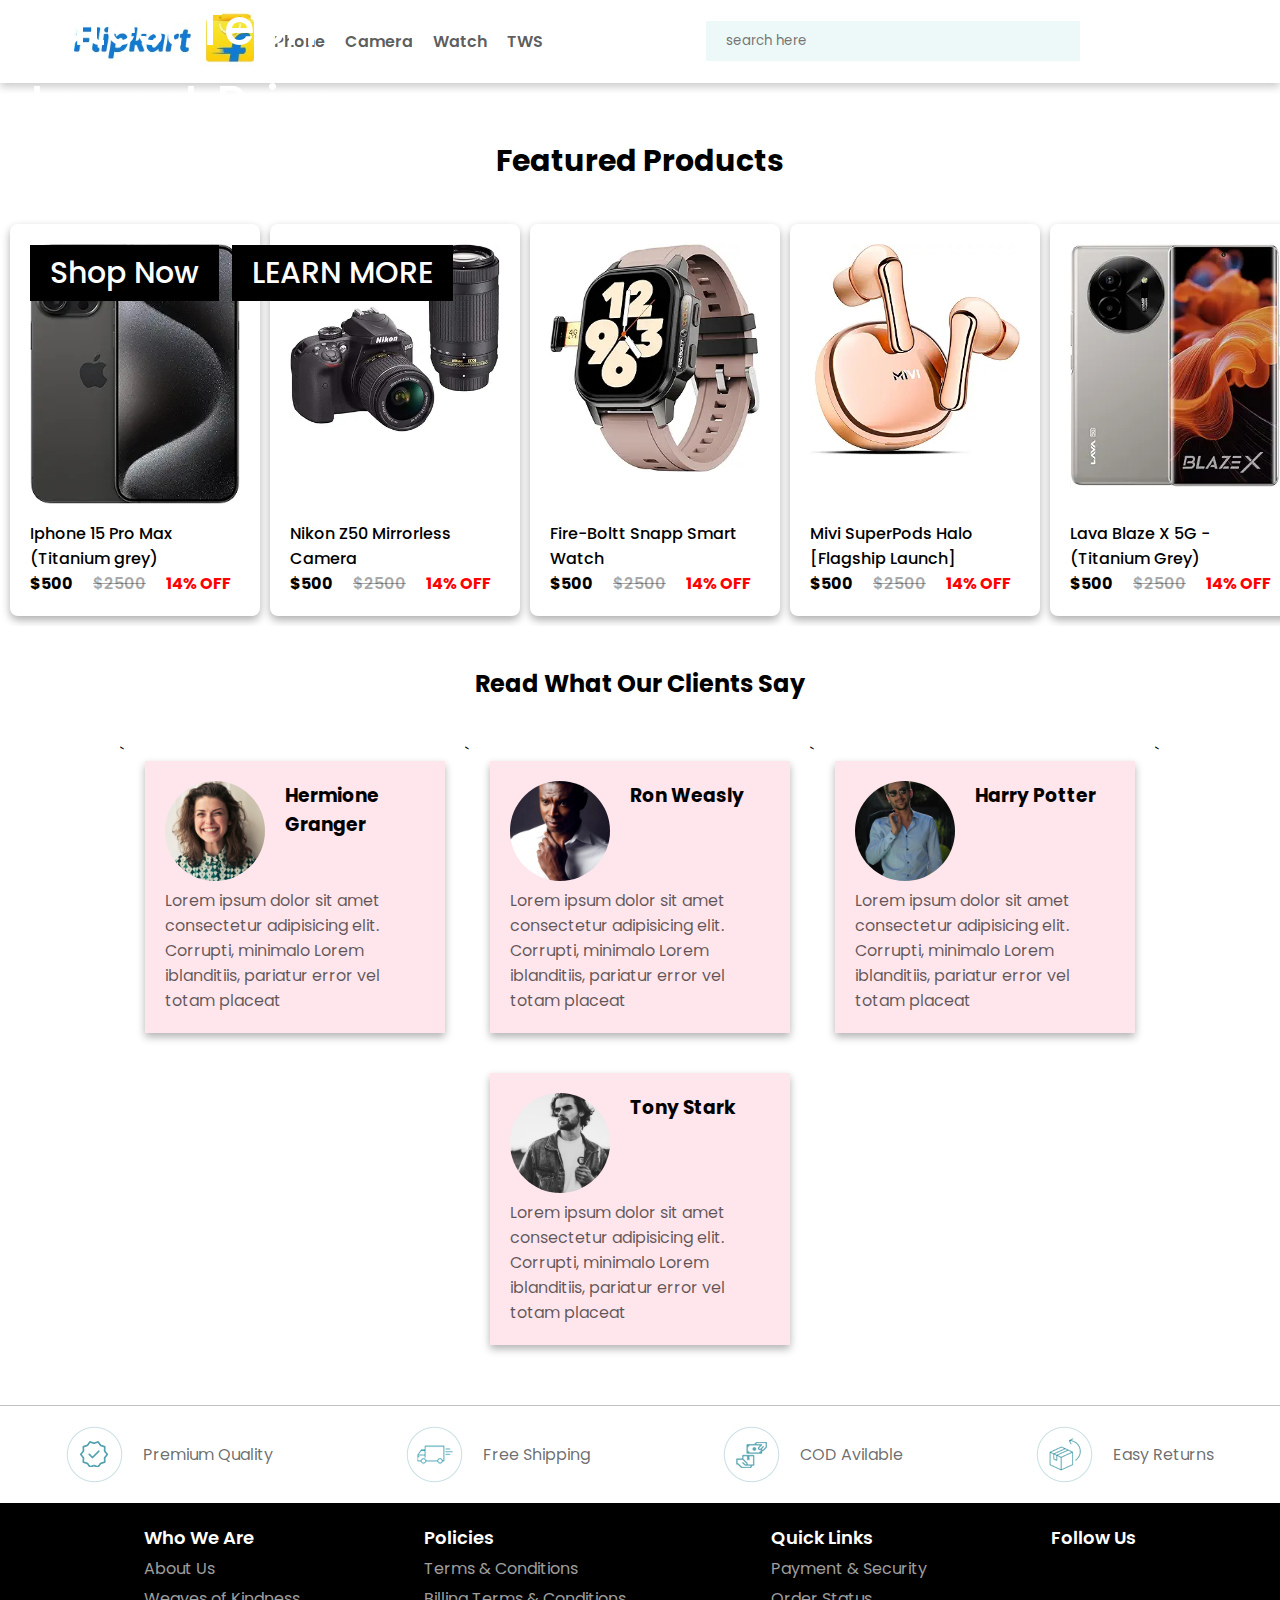
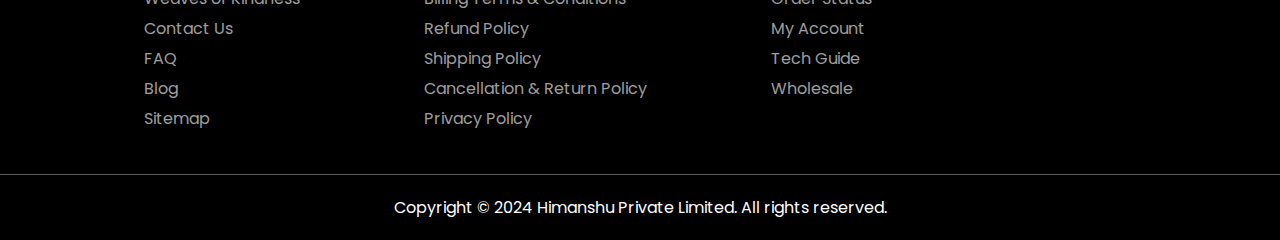
==== index.html @ 8abe8366 "first commit" ====
<!DOCTYPE html>
<html lang="en">

<head>
    <meta charset="UTF-8">
    <meta name="viewport" content="width=device-width, initial-scale=1.0">
    <title>Ecommerce</title>
    <link rel="stylesheet" href="./css/style.css">
    <script src="https://kit.fontawesome.com/fcce8be489.js" crossorigin="anonymous"></script>
</head>

<body>

    <!-- NAVBAR start  -->

    <div class="navigation-container">

        <nav class="navigation">

            <div class="navigation__logo--desktop">
                <a href="/index.html">
                    <img src="./image/logo.jpg" alt="">
                </a>
            </div>

            <!-- HAMBURGER start -->

            <div class="navigation__hamburger">
                <input type="checkbox" id="menu">
                <label for="menu">
                    <i class="fa-solid fa-bars"></i>
                </label>

                <ul class="navigation__items">
                    <li><a href="/listing.html">Phone</a></li>
                    <li><a href="/listing.html">Camera</a></li>
                    <li><a href="/listing.html">Watch</a></li>
                    <li><a href="/listing.html">TWS</a></li>
                </ul>

            </div>

            <div class="navigation__logo--mobile">
                <a href="/index.html">
                    <img src="./image/logo.jpg" alt="">
                </a>
            </div>

            <!-- HAMBURGER end -->

            <div class="navigation__search">
                <i class="fa-solid fa-magnifying-glass"></i>
                <input type="search" placeholder="search here">
            </div>
            <div class="navigation__icon">
                <i class="fa-regular fa-heart"></i>
                <i class="fa-regular fa-user"></i>
                <i class="fa-solid fa-cart-shopping"></i>
            </div>
        </nav>
    </div>

    <!-- NAVBAR end  -->

    <!-- HERO start -->

    <div class="hero">
        <div class="hero__banner">
            <img src="./image/hero-banner.jpg" alt="">
        </div>
        <div class="hero__content">
            <h2 class="hero__content--title">TOP SALES THIS WEEK</h2>
            <p class="hero__content--detail">Latest Tech<br>Lowest Price<br>Up To 40% OFF</p>
            <div class="hero__content--cta">
                <a href="/listing.html"><button class="hero__content--button">Shop Now</button></a>
                <a href="/listing.html"><button class="hero__content--button">LEARN MORE</button></a>
            </div>
        </div>
    </div>


    <!-- HERO end -->

    <!-- FEATURE PRODUCT start -->

    <h2 class="feature-product__title">Featured Products</h2>

    <div class="feature-product">

        <!-- FEATURE PRODUCT  CARD start -->

        <div class="feature-product__card-container">

            <!-- CARD 1 start -->

            <div class="feature-product__card">
                <div class="feature-product__card-img">
                    <img src="./image/phone-card.webp" alt="">
                </div>
                <div class="feature-product__card-details">
                    <h4 class="feature-product__card-title">
                        Iphone 15 Pro Max (Titanium grey)
                    </h4>
                    <div class="feature-product__card-price">
                        <p class="feature-product__card-price-selling">$500</p>
                        <p class="feature-product__card-price-strikethrough">$2500</p>
                        <p class="feature-product__card-price-off">14% OFF</p>
                    </div>
                </div>
            </div>

            <!-- CARD 1 end -->

            <!-- CARD 2 start -->

            <div class="feature-product__card">
                <div class="feature-product__card-img">
                    <img src="./image/camera-card.webp" alt="">
                </div>
                <div class="feature-product__card-details">
                    <h4 class="feature-product__card-title">
                        Nikon Z50 Mirrorless Camera
                    </h4>
                    <div class="feature-product__card-price">
                        <p class="feature-product__card-price-selling">$500</p>
                        <p class="feature-product__card-price-strikethrough">$2500</p>
                        <p class="feature-product__card-price-off">14% OFF</p>
                    </div>
                </div>
            </div>

            <!-- CARD 2 end -->

            <!-- CARD 3 start -->

            <div class="feature-product__card">
                <div class="feature-product__card-img">
                    <img src="./image/watch-card.webp" alt="">
                </div>
                <div class="feature-product__card-details">
                    <h4 class="feature-product__card-title">
                        Fire-Boltt Snapp Smart Watch
                    </h4>
                    <div class="feature-product__card-price">
                        <p class="feature-product__card-price-selling">$500</p>
                        <p class="feature-product__card-price-strikethrough">$2500</p>
                        <p class="feature-product__card-price-off">14% OFF</p>
                    </div>
                </div>
            </div>

            <!-- CARD 3 end -->

            <!-- CARD 4 start -->

            <div class="feature-product__card">
                <div class="feature-product__card-img">
                    <img src="./image/tws-card.webp" alt="">
                </div>
                <div class="feature-product__card-details">
                    <h4 class="feature-product__card-title">
                        Mivi SuperPods Halo [Flagship Launch]
                    </h4>
                    <div class="feature-product__card-price">
                        <p class="feature-product__card-price-selling">$500</p>
                        <p class="feature-product__card-price-strikethrough">$2500</p>
                        <p class="feature-product__card-price-off">14% OFF</p>
                    </div>
                </div>
            </div>

            <!-- CARD 4 end -->

            <!-- CARD 5 start -->

            <div class="feature-product__card">
                <div class="feature-product__card-img">
                    <img src="./image/phone2-card.webp" alt="">
                </div>
                <div class="feature-product__card-details">
                    <h4 class="feature-product__card-title">
                        Lava Blaze X 5G - (Titanium Grey)
                    </h4>
                    <div class="feature-product__card-price">
                        <p class="feature-product__card-price-selling">$500</p>
                        <p class="feature-product__card-price-strikethrough">$2500</p>
                        <p class="feature-product__card-price-off">14% OFF</p>
                    </div>
                </div>
            </div>

            <!-- CARD 5 end -->

            <!-- CARD 6 start -->

            <div class="feature-product__card">
                <div class="feature-product__card-img">
                    <img src="./image/watch2-card.webp" alt="">
                </div>
                <div class="feature-product__card-details">
                    <h4 class="feature-product__card-title">
                        Prowatch VN with 2 Year Warranty
                    </h4>
                    <div class="feature-product__card-price">
                        <p class="feature-product__card-price-selling">$500</p>
                        <p class="feature-product__card-price-strikethrough">$2500</p>
                        <p class="feature-product__card-price-off">14% OFF</p>
                    </div>
                </div>
            </div>

            <!-- CARD 6 end -->

        </div>

        <!-- FEATURE PRODUCT  CARD end -->

    </div>

    <!-- FEATURE PRODUCT end -->

    <!-- REVIEW start -->

    <h2 class="review__title"> Read What Our Clients Say </h2>

    <div class="review">

        <!-- USER 1 start -->`

        <div class="review__user-card">

            <div class="review__user">

                <div class="review__user-img">
                    <img src="./image/user1.jpeg" alt="">
                </div>

                <div class="review__user-data">
                    <h3 class="review__user-name">Hermione Granger</h3>
                    <p class="review__user-rating">
                        <i class="fa-solid fa-star"></i>
                        <i class="fa-solid fa-star"></i>
                        <i class="fa-solid fa-star"></i>
                        <i class="fa-solid fa-star"></i>
                        <i class="fa-regular fa-star"></i>
                    </p>
                </div>

            </div>

            <div class="review__user-description">
                <p>Lorem ipsum dolor sit amet consectetur adipisicing elit. Corrupti,
                    minimalo Lorem iblanditiis, pariatur error vel totam placeat</p>
            </div>

        </div>

        <!-- USER 1 end -->

        <!-- USER 2 start -->`

        <div class="review__user-card">

            <div class="review__user">

                <div class="review__user-img">
                    <img src="./image/user2.webp" alt="">
                </div>

                <div class="review__user-data">
                    <h3 class="review__user-name">Ron Weasly</h3>
                    <p class="review__user-rating">
                        <i class="fa-solid fa-star"></i>
                        <i class="fa-solid fa-star"></i>
                        <i class="fa-solid fa-star"></i>
                        <i class="fa-solid fa-star"></i>
                        <i class="fa-regular fa-star"></i>
                    </p>
                </div>

            </div>

            <div class="review__user-description">
                <p>Lorem ipsum dolor sit amet consectetur adipisicing elit. Corrupti,
                    minimalo Lorem iblanditiis, pariatur error vel totam placeat</p>
            </div>

        </div>

        <!-- USER 2 end -->

        <!-- USER 3 start -->`

        <div class="review__user-card">

            <div class="review__user">

                <div class="review__user-img">
                    <img src="./image/user3.webp" alt="">
                </div>

                <div class="review__user-data">
                    <h3 class="review__user-name">Harry Potter</h3>
                    <p class="review__user-rating">
                        <i class="fa-solid fa-star"></i>
                        <i class="fa-solid fa-star"></i>
                        <i class="fa-solid fa-star"></i>
                        <i class="fa-solid fa-star"></i>
                        <i class="fa-solid fa-star"></i>
                    </p>
                </div>

            </div>

            <div class="review__user-description">
                <p>Lorem ipsum dolor sit amet consectetur adipisicing elit. Corrupti,
                    minimalo Lorem iblanditiis, pariatur error vel totam placeat</p>
            </div>

        </div>

        <!-- USER 3 end -->

        <!-- USER 4 start -->`

        <div class="review__user-card">

            <div class="review__user">

                <div class="review__user-img">
                    <img src="./image/user4.jpeg" alt="">
                </div>

                <div class="review__user-data">
                    <h3 class="review__user-name">Tony Stark</h3>
                    <p class="review__user-rating">
                        <i class="fa-solid fa-star"></i>
                        <i class="fa-solid fa-star"></i>
                        <i class="fa-solid fa-star"></i>
                        <i class="fa-solid fa-star"></i>
                        <i class="fa-regular fa-star"></i>
                    </p>
                </div>

            </div>

            <div class="review__user-description">
                <p>Lorem ipsum dolor sit amet consectetur adipisicing elit. Corrupti,
                    minimalo Lorem iblanditiis, pariatur error vel totam placeat</p>
            </div>

        </div>

        <!-- USER 4 end -->

    </div>

    <!-- REVIEW end -->

    <!-- TRUST ELEMENT start -->

    <div class="trust">
        <div>
            <img src="./image/trust-icon1.png" alt="">
            <p>Premium Quality</p>
        </div>
        <div>
            <img src="./image/trust-icon2.png" alt="">
            <p>Free Shipping</p>
        </div>
        <div>
            <img src="./image/trust-icon3.png" alt="">
            <p>COD Avilable</p>
        </div>
        <div>
            <img src="./image/trust-icon4.png" alt="">
            <p>Easy Returns</p>
        </div>

    </div>

    <!-- TRUST ELEMENT end -->

    <!-- FOOTER start -->

    <footer class="footer">
        <ul class="footer-accordion">
            <li>
                <input type="checkbox" name="footer-accordion" id="who" checked>
                <label for="who">Who We Are</label>
                <div class="content">
                    <p>About Us</p>
                    <p>Weaves of Kindness</p>
                    <p>Contact Us</p>
                    <p>FAQ</p>
                    <p>Blog</p>
                    <p>Sitemap</p>
                </div>
            </li>

            <li>
                <input type="checkbox" name="footer-accordion" id="policy">
                <label for="policy">Policies</label>
                <div class="content">
                    <p>Terms & Conditions</p>
                    <p>Billing Terms & Conditions</p>
                    <p>Refund Policy</p>
                    <p>Shipping Policy</p>
                    <p>Cancellation & Return Policy</p>
                    <p>Privacy Policy</p>
                </div>
            </li>

            <li>
                <input type="checkbox" name="footer-accordion" id="quick-links">
                <label for="quick-links">Quick Links</label>
                <div class="content">
                    <p>Payment & Security</p>
                    <p>Order Status</p>
                    <p>My Account</p>
                    <p>Tech Guide</p>
                    <p>Wholesale</p>
                </div>
            </li>

            <li>
                <input type="checkbox" name="footer-accordion" id="follow">
                <label for="follow">Follow Us</label>
                <div class="content">
                    <p> <i class="fa-brands fa-instagram"></i></p>
                    <p> <i class="fa-brands fa-facebook"></i></p>
                    <p> <i class="fa-brands fa-linkedin"></i></p>
                    <p> <i class="fa-brands fa-x-twitter"></i></p>
                    <p><i class="fa-brands fa-youtube"></i></p>
                </div>
            </li>
        </ul>
        <div class="footer__copyright">
            <p>Copyright © 2024 Himanshu Private Limited.
                All rights reserved.</p>
        </div>
    </footer>

    <!-- FOOTER end -->

</body>

</html>
---- css/style.css ----
@import url("https://fonts.googleapis.com/css2?family=Poppins:ital,wght@0,100;0,200;0,300;0,400;0,500;0,600;0,700;0,800;0,900;1,100;1,200;1,300;1,400;1,500;1,600;1,700;1,800;1,900&display=swap");
* {
  margin: 0;
  padding: 0;
  box-sizing: border-box;
  font-family: "Poppins", sans-serif;
}

.navigation-container {
  width: auto;
  display: flex;
  justify-content: center;
  box-shadow: 0 4px 8px 0 rgba(0, 0, 0, 0.2);
}

.navigation {
  width: 90%;
  display: flex;
  align-items: center;
  justify-content: space-between;
}
.navigation__hamburger {
  display: flex;
  flex-grow: 2;
}
.navigation__hamburger label {
  display: none;
}
.navigation__logo--desktop img {
  width: 200px;
  padding: 10px;
}
.navigation__logo--mobile {
  display: none;
}
.navigation__items {
  display: flex;
}
.navigation__items li {
  font-weight: 600;
  cursor: pointer;
  list-style: none;
  padding: 10px;
}
.navigation__items li a {
  text-decoration: none;
  color: rgba(0, 0, 0, 0.6509803922);
  transition: color 0.3s ease;
}
.navigation__items li a:hover {
  color: #000;
}
.navigation__search {
  display: flex;
  flex-grow: 1;
  padding: 10px;
  background-color: #edf9f8;
}
.navigation__search input {
  padding: 0px 10px;
  width: 100%;
  outline: none;
  border: none;
  background-color: transparent;
}
.navigation__icon {
  display: flex;
  flex-grow: 1;
  justify-content: end;
}
.navigation__icon i {
  cursor: pointer;
  margin: 10px;
  font-size: 20px;
}

#menu {
  display: none;
}

.hero {
  position: relative;
}
.hero__banner img {
  width: 100%;
}
.hero__content {
  font-size: 50px;
  width: 100%;
  height: 100%;
  display: flex;
  flex-direction: column;
  justify-content: center;
  align-items: start;
  background-color: rgba(255, 0, 0, 0);
  position: absolute;
  top: 0;
  left: 0;
}
.hero__content--title {
  margin: 0px 30px;
}
.hero__content--detail {
  color: #fff;
  font-weight: 500;
  margin: 0px 30px;
}
.hero__content--cta {
  margin: 10px 30px;
}
.hero__content--button {
  font-size: 30px;
  font-weight: 500;
  cursor: pointer;
  padding: 5px 20px;
  outline: none;
  border: none;
  background-color: black;
  color: white;
  transition: all 0.3s ease;
}
.hero__content--button:hover {
  background-color: #fff;
  color: #000;
}

.feature-product {
  width: auto;
}
.feature-product__title {
  font-size: 30px;
  text-align: center;
  margin: 30px;
}
.feature-product__card-container {
  overflow-x: scroll;
  display: flex;
  gap: 10px;
  padding: 10px;
}
.feature-product__card-container:hover::-webkit-scrollbar {
  visibility: visible;
}
.feature-product__card-container:hover::-webkit-scrollbar-track {
  visibility: visible;
}
.feature-product__card-container:hover::-webkit-scrollbar-thumb {
  visibility: visible;
}
.feature-product__card-container::-webkit-scrollbar {
  visibility: hidden;
  height: 8px;
}
.feature-product__card-container::-webkit-scrollbar-track {
  visibility: hidden;
  background: #f1f1f1;
  border-radius: 10px;
}
.feature-product__card-container::-webkit-scrollbar-thumb {
  visibility: hidden;
  background: #888;
  border-radius: 10px;
}
.feature-product__card {
  border-radius: 8px;
  box-shadow: 0 4px 8px 0 rgba(0, 0, 0, 0.322);
  cursor: pointer;
  display: flex;
  flex-direction: column;
  flex-shrink: 0;
  justify-content: space-between;
  width: 250px;
  padding: 20px;
}
.feature-product__card-img img {
  -o-object-fit: contain;
     object-fit: contain;
  -o-object-position: center center;
     object-position: center center;
  margin-bottom: 10px;
  width: 100%;
  transition: all 0.5s ease;
}
.feature-product__card-title {
  font-weight: 500;
}
.feature-product__card-price {
  display: flex;
}
.feature-product__card-price-selling {
  font-weight: 700;
  margin-right: 20px;
}
.feature-product__card-price-strikethrough {
  color: rgba(0, 0, 0, 0.3450980392);
  font-weight: 600;
  text-decoration: line-through;
  margin-right: 20px;
}
.feature-product__card-price-off {
  font-weight: 700;
  color: red;
}
.feature-product__card:hover img {
  transform: scale(1.03);
}

.review {
  display: flex;
  justify-content: center;
  flex-wrap: wrap;
}
.review__title {
  margin: 40px;
  text-align: center;
}
.review__user-card {
  display: flex;
  flex-direction: column;
  flex-shrink: 0;
  width: 300px;
  padding: 20px;
  margin: 20px;
  background-color: #ffe5ec;
  box-shadow: 0 4px 8px 0 rgba(0, 0, 0, 0.3);
  cursor: pointer;
}
.review__user {
  display: flex;
}
.review__user-img {
  margin-right: 20px;
}
.review__user-img img {
  -o-object-fit: cover;
     object-fit: cover;
  -o-object-position: center center;
     object-position: center center;
  border-radius: 50%;
  width: 100px;
  height: 100px;
}
.review__user-rating i {
  color: #ffea00;
}
.review__user-description p {
  color: rgba(0, 0, 0, 0.6235294118);
}

.trust {
  display: flex;
  justify-content: space-around;
  align-items: center;
  flex-wrap: wrap;
  padding: 20px 0px;
  margin-top: 40px;
  border-top: 1px solid rgba(0, 0, 0, 0.244);
}
.trust > div {
  display: flex;
  align-items: center;
}
.trust > div p {
  color: rgba(0, 0, 0, 0.5843137255);
  margin-left: 20px;
}

.footer {
  background-color: #000000;
}
.footer__copyright p {
  padding: 20px;
  text-align: center;
  color: white;
  margin-top: 20px;
  border-top: 1px solid rgba(255, 255, 255, 0.3568627451);
}

.footer-accordion {
  display: flex;
  padding: 20px;
  justify-content: space-evenly;
}
.footer-accordion li {
  font-size: 16px;
  line-height: 30px;
  color: #fff;
  list-style: none;
}
.footer-accordion li input[type=checkbox] {
  display: none;
}
.footer-accordion li label {
  font-size: 18px;
  font-weight: 600;
  cursor: pointer;
}
.footer-accordion li .content p {
  color: rgba(255, 255, 255, 0.6235294118);
  transition: 0.3s;
}
.footer-accordion li .content p:hover {
  cursor: pointer;
  color: #fff;
}

.footer-accordion li:last-child .content {
  display: flex;
  font-size: 18px;
}

.footer-accordion li:last-child p {
  margin: 5px;
}

@media (max-width: 1024px) {
  .navigation__logo--desktop {
    display: none;
  }
  .navigation__logo--mobile {
    display: block;
  }
  .navigation__logo--mobile img {
    padding: 10px;
    width: 150px;
  }
  .navigation__hamburger {
    z-index: 1;
    flex-grow: 0;
  }
  .navigation__hamburger label {
    display: block;
  }
  .navigation__hamburger label i {
    font-size: 25px;
    padding: 10px;
  }
  .navigation__hamburger input:checked ~ ul {
    left: 0%;
  }
  .navigation__items {
    width: 40%;
    height: 100vh;
    background-color: black;
    flex-direction: column;
    position: absolute;
    top: 66px;
    left: -40%;
    transition: left 0.5s ease;
  }
  .navigation__items li a {
    color: white;
    padding: 10px 20px;
  }
  .navigation__items li:hover {
    background-color: #fff;
  }
  .navigation__items li:hover a {
    color: black;
  }
  .navigation__search {
    display: none;
  }
  .hero__content {
    font-size: 20px;
  }
  .hero__content--button {
    font-size: 15px;
  }
  .footer .footer-accordion {
    display: block;
  }
  .footer .footer-accordion input[type=checkbox]:checked + label + .content {
    max-height: 400px;
  }
  .footer .footer-accordion input[type=checkbox]:checked + label::before {
    content: "-";
  }
  .footer .footer-accordion li label {
    display: flex;
    align-items: center;
    padding: 10px;
    font-size: 18px;
    font-weight: 500;
    cursor: pointer;
  }
  .footer .footer-accordion li label::before {
    content: "+";
    margin-right: 10px;
    font-size: 24px;
    font-weight: 600;
  }
  .footer .footer-accordion li .content {
    overflow: hidden;
    max-height: 0px;
    transition: max-height 0.5s, padding 0.5s;
  }
  .footer .footer-accordion li .content p {
    margin-left: 30px;
  }
  .footer .footer-accordion li:last-child .content {
    display: flex;
    font-size: 18px;
  }
}
@media (max-width: 480px) {
  .hero__content {
    font-size: 10px;
  }
  .hero__content--button {
    font-size: 10px;
  }
  .feature-product__card-container {
    flex-wrap: wrap;
    justify-content: center;
    margin: 30px;
  }
  .feature-product__card {
    width: 100%;
  }
  .trust > div {
    margin: 10px;
  }
  .trust > div img {
    width: 20px;
  }
  .trust > div p {
    font-size: 12px;
    margin-left: 5px;
  }
}/*# sourceMappingURL=style.css.map */
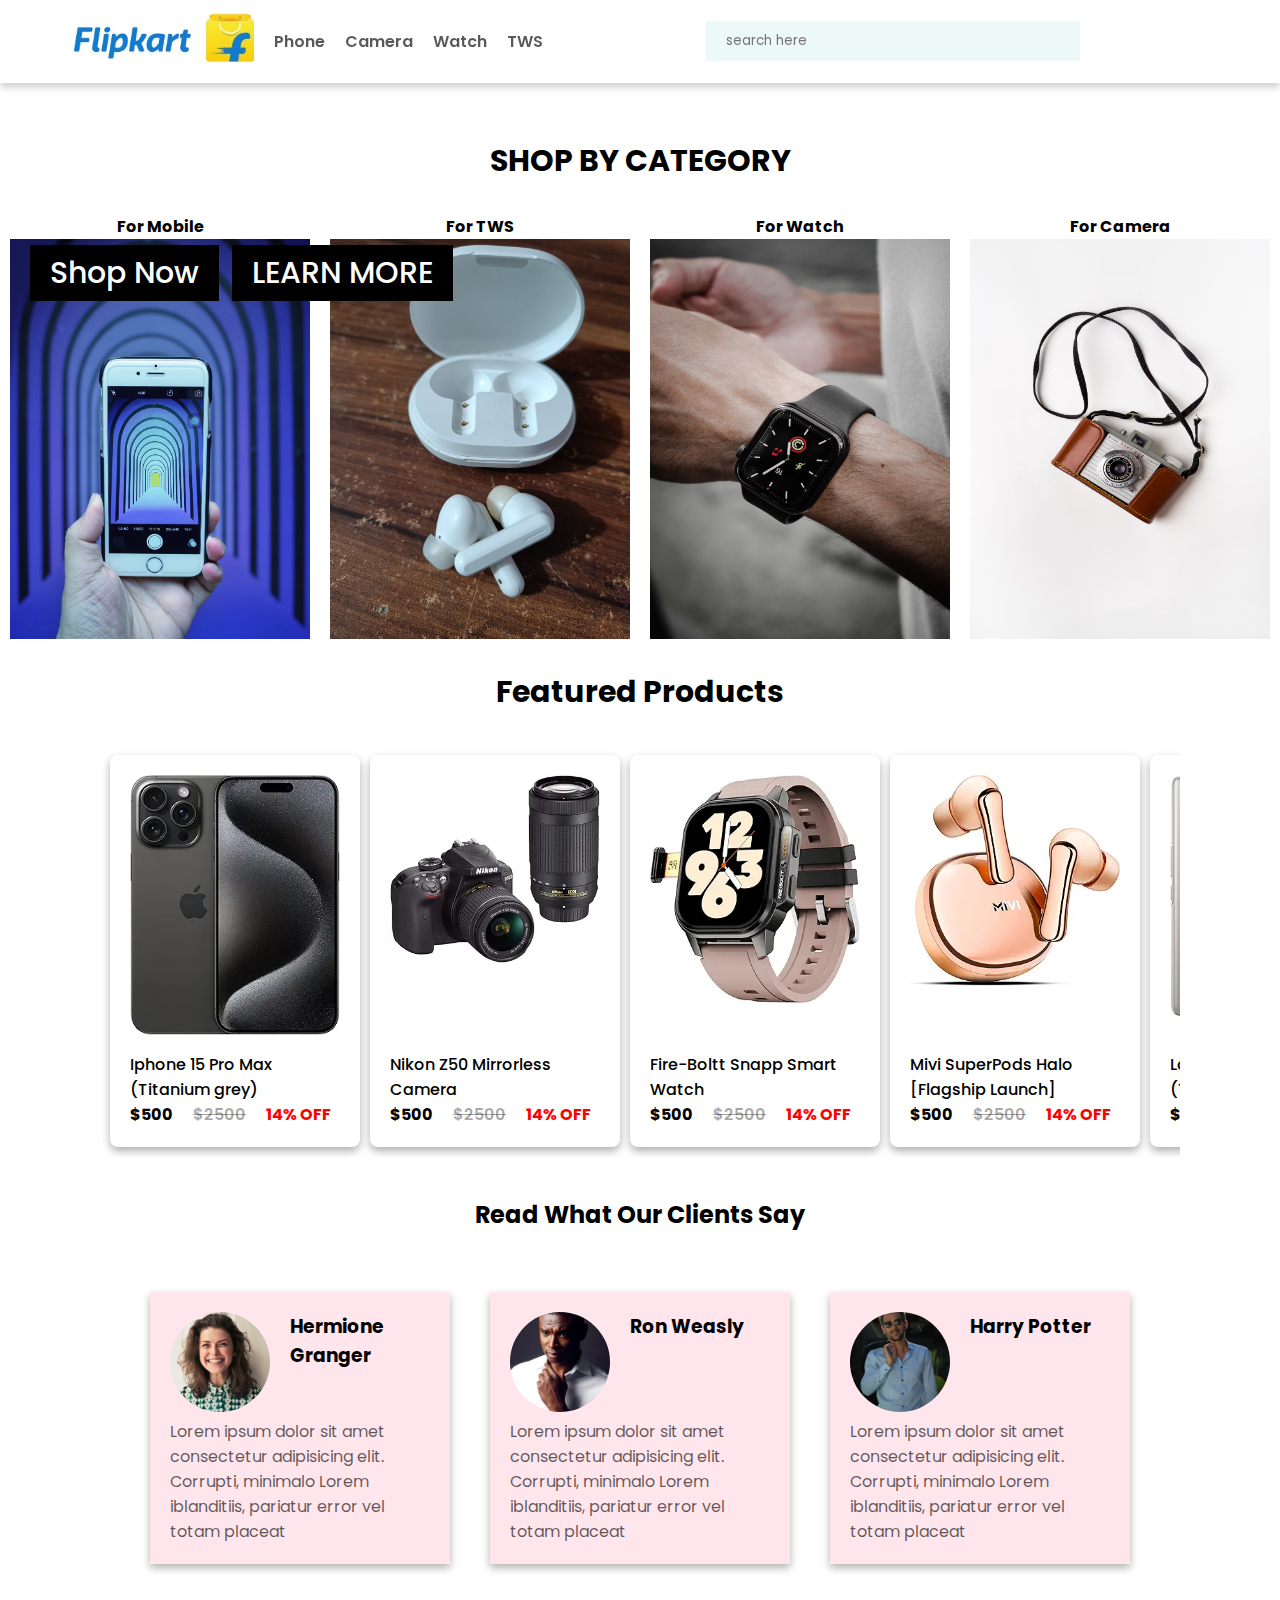
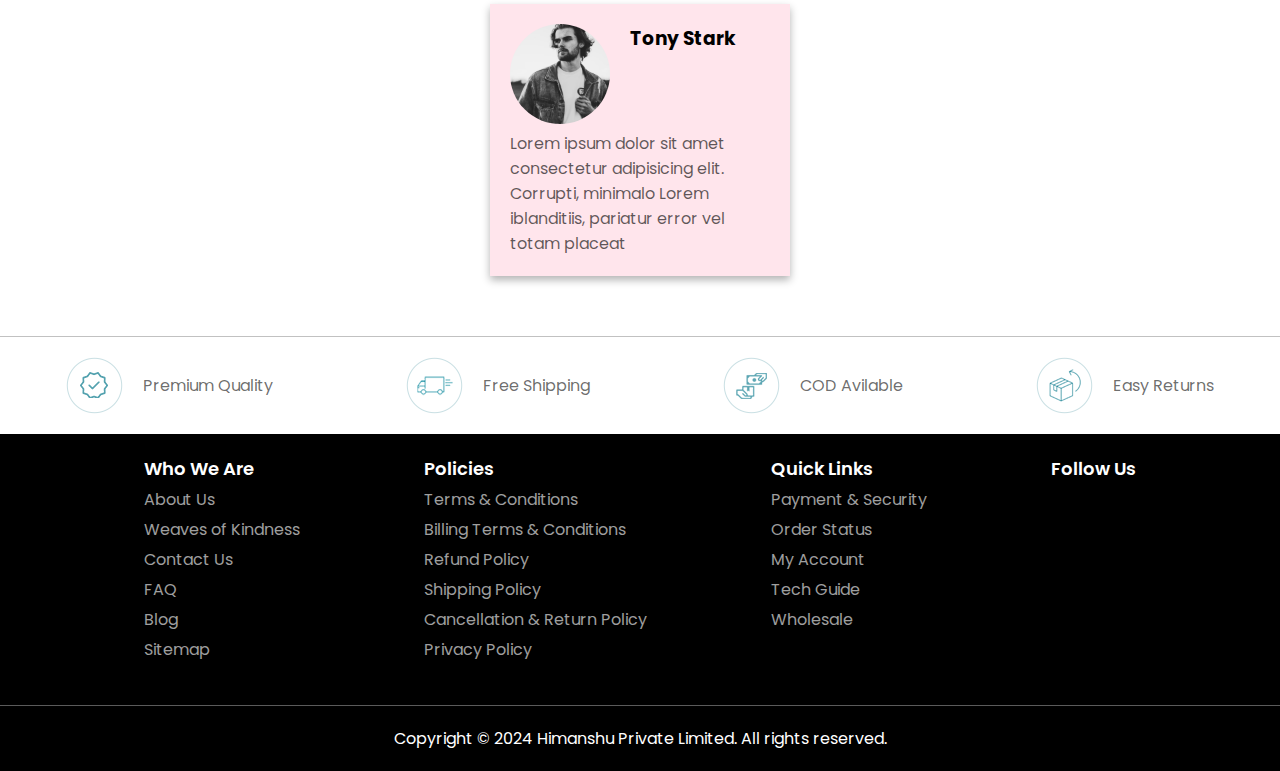
==== commit f0e213d0: "fixed stickey navbar and added banner" ====
--- a/index.html
+++ b/index.html
@@ -80,6 +80,71 @@
 
 
     <!-- HERO end -->
+
+    <!-- CATEGORY LIST start  -->
+
+    <h2 class="category__title">SHOP BY CATEGORY</h2>
+
+    <div class="category">
+
+        <div class="category__list">
+
+            <!-- BANNER 1 start  -->
+
+            <div class="category__banner">
+                <div class="category__banner-title">
+                    <h4>For Mobile</h4>
+                </div>
+                <div class="category__banner-img">
+                    <img src="./image/banner1.avif" alt="">
+                </div>
+            </div>
+
+            <!-- BANNER 1 end  -->
+
+            <!-- BANNER 2 start  -->
+
+            <div class="category__banner">
+                <div class="category__banner-title">
+                    <h4>For TWS</h4>
+                </div>
+                <div class="category__banner-img">
+                    <img src="./image/banner2.avif" alt="">
+                </div>
+            </div>
+
+            <!-- BANNER 2 end  -->
+
+            <!-- BANNER 3 start  -->
+
+            <div class="category__banner">
+                <div class="category__banner-title">
+                    <h4>For Watch</h4>
+                </div>
+                <div class="category__banner-img">
+                    <img src="./image/banner3.avif" alt="">
+                </div>
+            </div>
+
+            <!-- BANNER 3 end  -->
+
+            <!-- BANNER 4 start  -->
+
+            <div class="category__banner">
+                <div class="category__banner-title">
+                    <h4>For Camera</h4>
+                </div>
+                <div class="category__banner-img">
+                    <img src="./image/banner4.avif" alt="">
+                </div>
+            </div>
+
+            <!-- BANNER 4 end  -->
+
+        </div>
+    </div>
+
+    <!-- CATEGORY LIST end  -->
 
     <!-- FEATURE PRODUCT start -->
 
@@ -225,7 +290,7 @@
 
     <div class="review">
 
-        <!-- USER 1 start -->`
+        <!-- USER 1 start -->
 
         <div class="review__user-card">
 
@@ -257,7 +322,7 @@
 
         <!-- USER 1 end -->
 
-        <!-- USER 2 start -->`
+        <!-- USER 2 start -->
 
         <div class="review__user-card">
 
@@ -289,7 +354,7 @@
 
         <!-- USER 2 end -->
 
-        <!-- USER 3 start -->`
+        <!-- USER 3 start -->
 
         <div class="review__user-card">
 
@@ -321,7 +386,7 @@
 
         <!-- USER 3 end -->
 
-        <!-- USER 4 start -->`
+        <!-- USER 4 start -->
 
         <div class="review__user-card">
 
--- a/css/style.css
+++ b/css/style.css
@@ -7,6 +7,10 @@
 }
 
 .navigation-container {
+  position: sticky;
+  top: 0;
+  background-color: #fff;
+  z-index: 3;
   width: auto;
   display: flex;
   justify-content: center;
@@ -124,6 +128,38 @@
   color: #000;
 }
 
+.category__title {
+  font-size: 30px;
+  text-align: center;
+  margin: 30px;
+}
+.category__list {
+  display: flex;
+  justify-content: center;
+  flex-wrap: wrap;
+  gap: 20px;
+}
+.category__banner {
+  cursor: pointer;
+}
+.category__banner-title {
+  text-align: center;
+}
+.category__banner-img {
+  width: 300px;
+  height: 400px;
+  overflow: hidden;
+}
+.category__banner-img img {
+  width: 100%;
+  height: 100%;
+  -o-object-fit: fill;
+     object-fit: fill;
+  -o-object-position: center;
+     object-position: center;
+  aspect-ratio: 1/1;
+}
+
 .feature-product {
   width: auto;
 }
@@ -133,6 +169,7 @@
   margin: 30px;
 }
 .feature-product__card-container {
+  margin: 0px 100px;
   overflow-x: scroll;
   display: flex;
   gap: 10px;
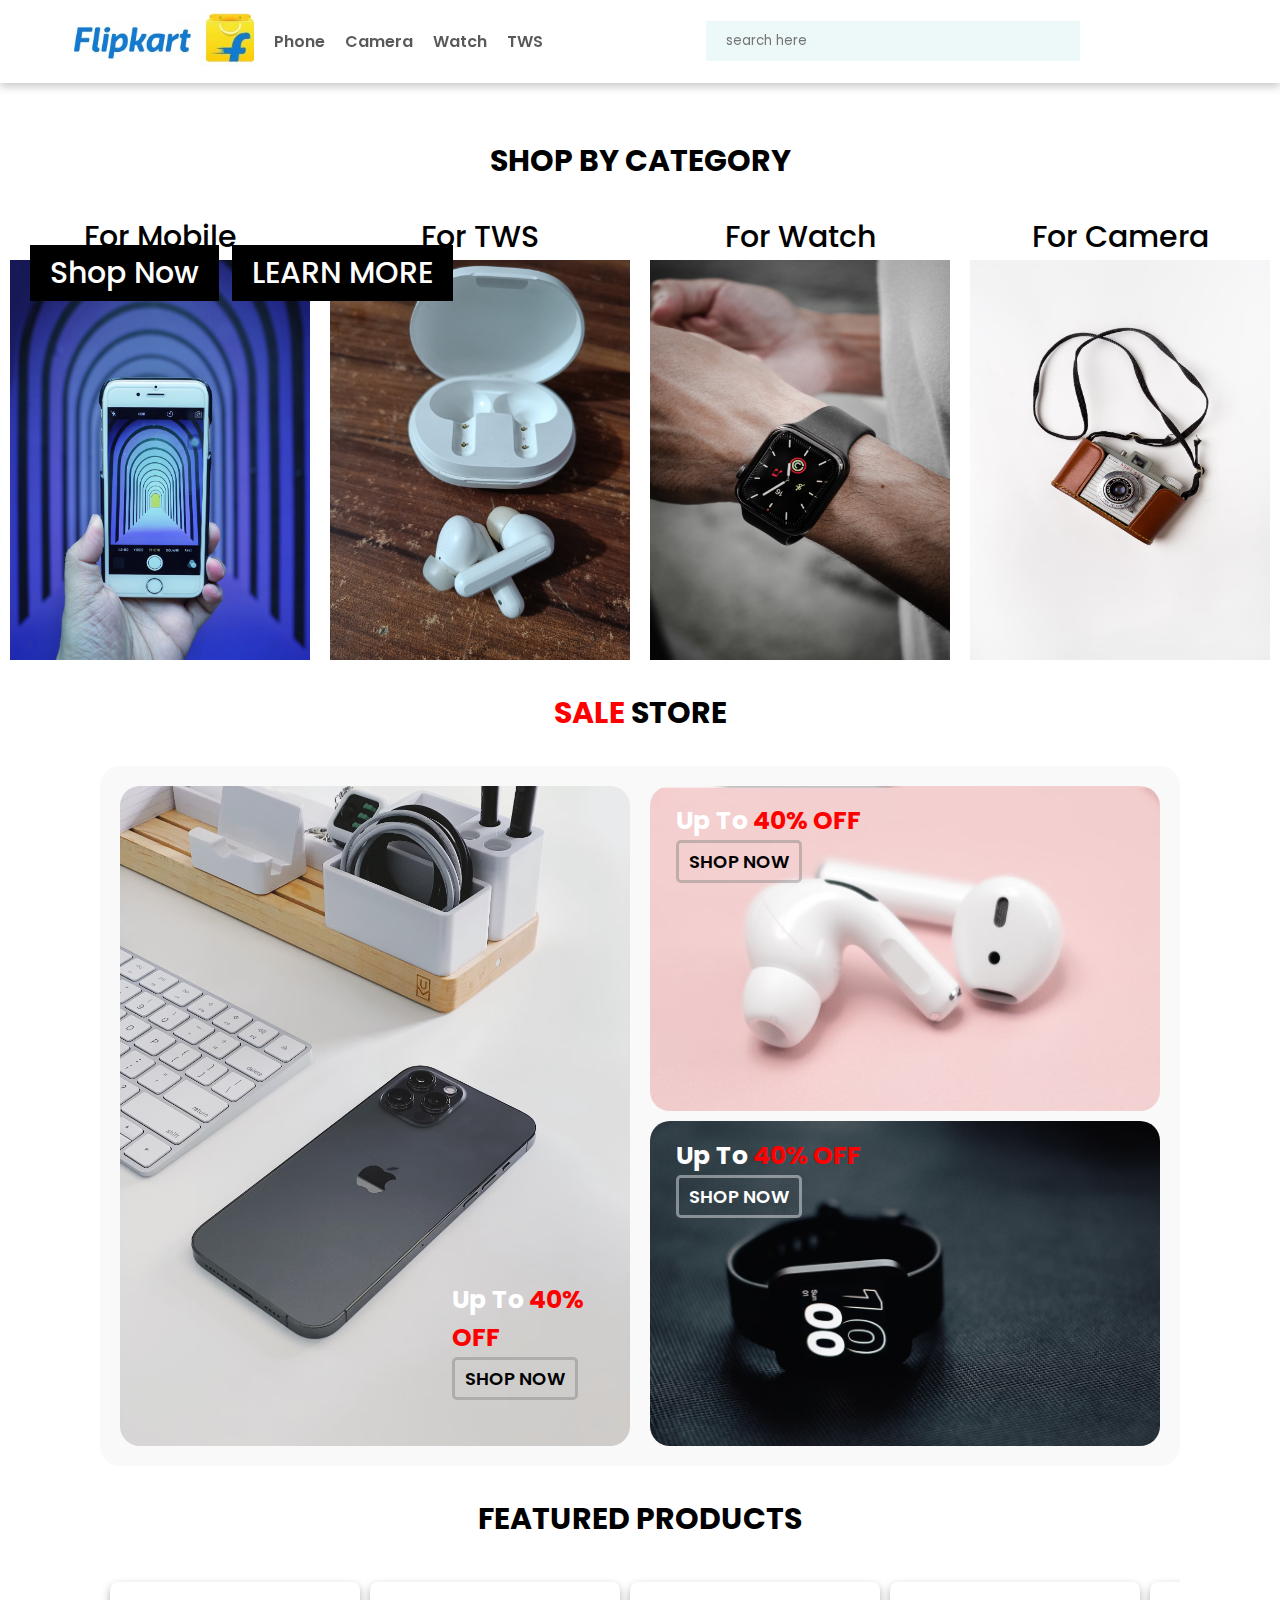
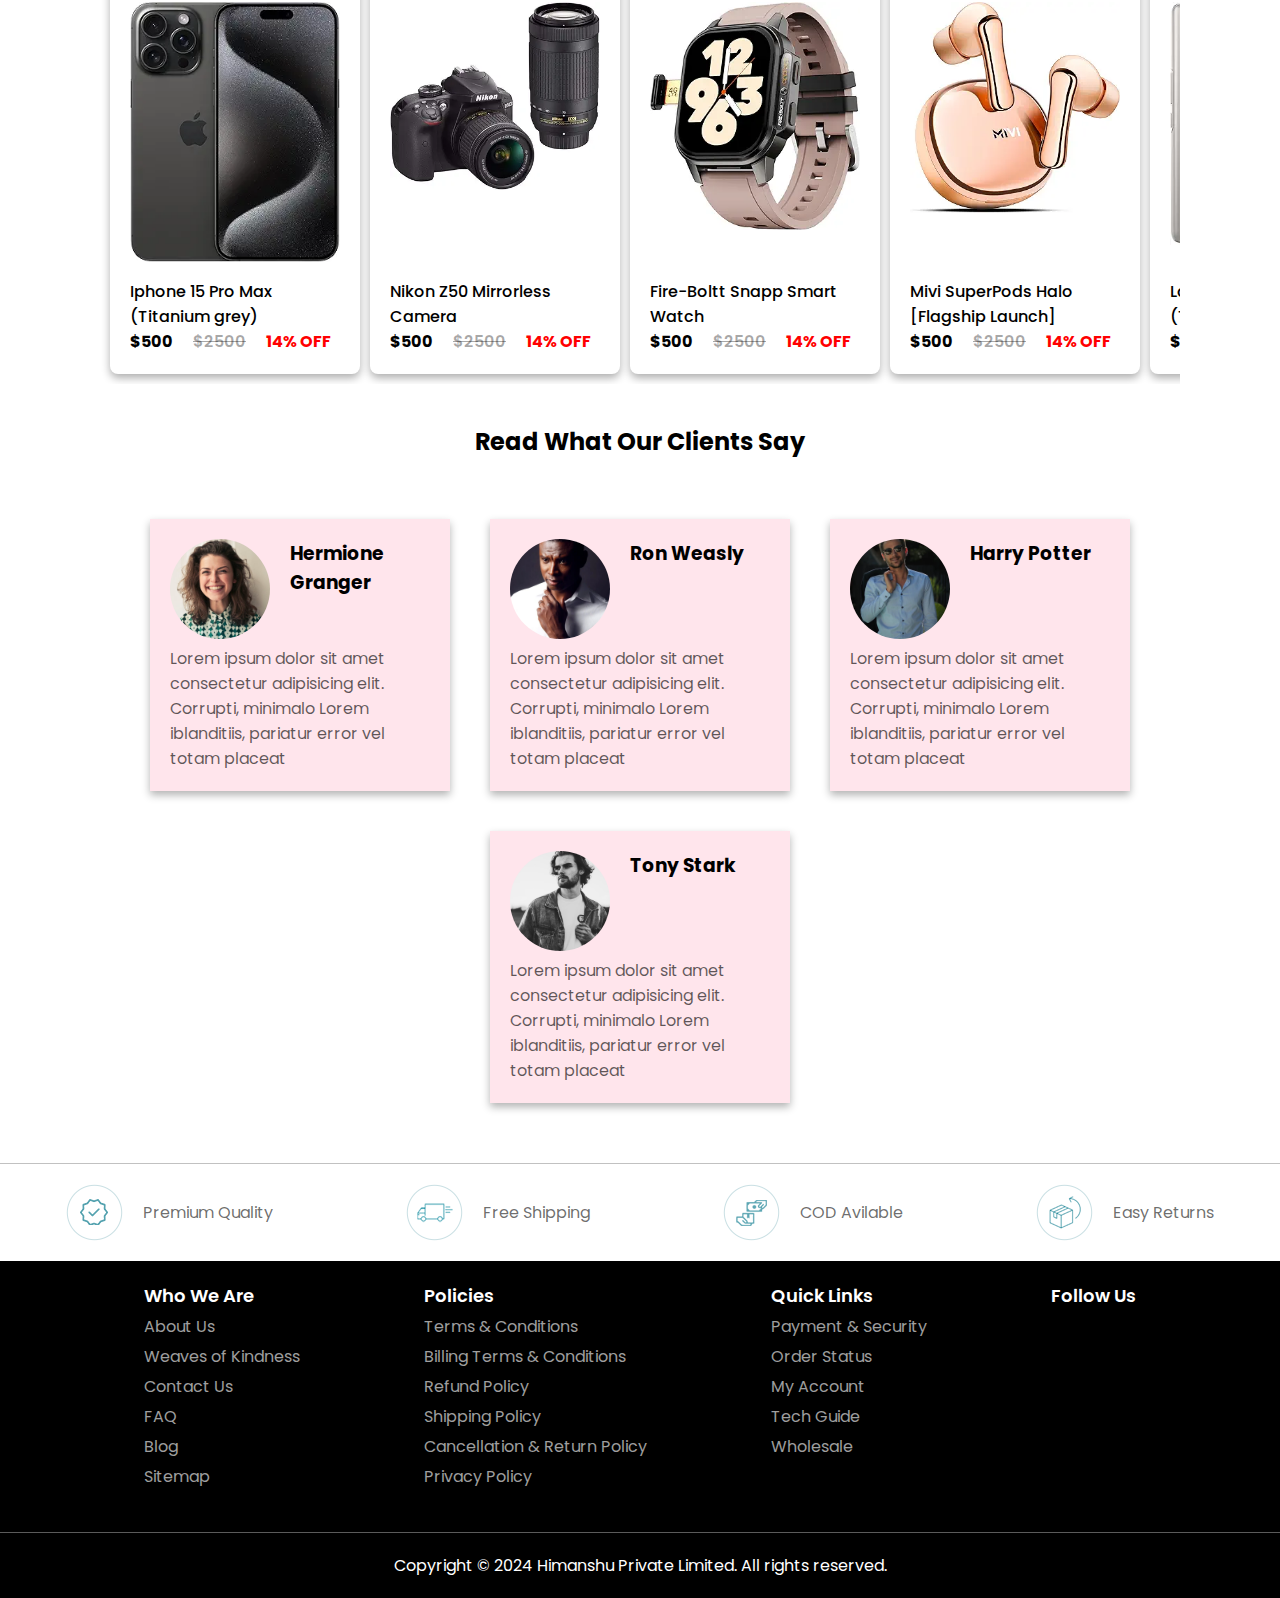
==== commit eb7a9f7a: "added sale section" ====
--- a/index.html
+++ b/index.html
@@ -146,9 +146,46 @@
 
     <!-- CATEGORY LIST end  -->
 
+    <!-- SALE PRODUCTS start  -->
+
+    <h2 class="sale-product__title"><span>SALE</span> STORE</h2>
+
+    <div class="sale-product">
+        <div class="sale-product__main-container">
+
+            <div class="sale-product__container1">
+                <img src="./image/sale-banner1.avif" alt="">
+                <div class="sale-product__container1-overlay">
+                    <p>Up To <span>40% OFF</span></p>
+                    <button>SHOP NOW</button>
+                </div>
+            </div>
+            <div class="sale-product__container2">
+                <div class="sale-product__sub-container1">
+                    <img src="./image/sale-banner2.avif" alt="">
+                    <div class="sale-product__sub-container1-overlay">
+                        <p>Up To <span>40% OFF</span></p>
+                        <button>SHOP NOW</button>
+                    </div>
+                </div>
+                <div class="sale-product__sub-container2">
+                    <img src="./image/sale-banner3.avif" alt="">
+                    <div class="sale-product__sub-container2-overlay">
+                        <p>Up To <span>40% OFF</span></p>
+                        <button>SHOP NOW</button>
+                    </div>
+                </div>
+            </div>
+
+        </div>
+    </div>
+
+
+    <!-- SALE PRODUCTS end  -->
+
     <!-- FEATURE PRODUCT start -->
 
-    <h2 class="feature-product__title">Featured Products</h2>
+    <h2 class="feature-product__title">FEATURED PRODUCTS</h2>
 
     <div class="feature-product">
 
--- a/css/style.css
+++ b/css/style.css
@@ -142,7 +142,9 @@
 .category__banner {
   cursor: pointer;
 }
-.category__banner-title {
+.category__banner-title h4 {
+  font-size: 30px;
+  font-weight: 500;
   text-align: center;
 }
 .category__banner-img {
@@ -158,6 +160,188 @@
   -o-object-position: center;
      object-position: center;
   aspect-ratio: 1/1;
+}
+
+.sale-product {
+  margin: 0px 100px;
+  height: 700px;
+}
+.sale-product__title {
+  font-size: 30px;
+  text-align: center;
+  margin: 30px;
+}
+.sale-product__title span {
+  color: red;
+}
+.sale-product__main-container {
+  padding: 20px;
+  display: flex;
+  gap: 20px;
+  height: 100%;
+  background-color: rgba(128, 128, 128, 0.0470588235);
+  border-radius: 20px;
+}
+.sale-product__container1 {
+  position: relative;
+  overflow: hidden;
+  display: flex;
+  width: 50%;
+  height: 100%;
+  background-color: yellow;
+  border-radius: 20px;
+}
+.sale-product__container1 img {
+  width: 100%;
+  height: 100%;
+  -o-object-fit: fill;
+     object-fit: fill;
+  -o-object-position: center;
+     object-position: center;
+  aspect-ratio: 1/1;
+  transition: all 0.5s ease;
+}
+.sale-product__container1-overlay {
+  position: absolute;
+  top: 75%;
+  left: 65%;
+}
+.sale-product__container1-overlay p {
+  font-size: 25px;
+  font-weight: 700;
+  color: white;
+}
+.sale-product__container1-overlay p span {
+  color: red;
+}
+.sale-product__container1-overlay button {
+  padding: 5px 10px;
+  font-size: 18px;
+  font-weight: 600;
+  outline: none;
+  border: 3px solid rgba(128, 128, 128, 0.4274509804);
+  border-radius: 5px;
+  background: transparent;
+  transition: all 0.3s ease;
+}
+.sale-product__container1-overlay button:hover {
+  background-color: #000000;
+  color: #fff;
+  cursor: pointer;
+}
+.sale-product__container1:hover img {
+  cursor: pointer;
+  transform: scale(1.1);
+}
+.sale-product__container2 {
+  display: flex;
+  flex-direction: column;
+  gap: 10px;
+  width: 50%;
+  height: 100%;
+}
+.sale-product__sub-container1 {
+  position: relative;
+  overflow: hidden;
+  display: flex;
+  flex-direction: column;
+  width: 100%;
+  height: 50%;
+  border-radius: 20px;
+}
+.sale-product__sub-container1 img {
+  width: 100%;
+  height: 100%;
+  -o-object-fit: fill;
+     object-fit: fill;
+  -o-object-position: center;
+     object-position: center;
+  aspect-ratio: 1/1;
+  transition: all 0.5s ease;
+}
+.sale-product__sub-container1-overlay {
+  position: absolute;
+  top: 5%;
+  left: 5%;
+}
+.sale-product__sub-container1-overlay p {
+  font-size: 25px;
+  font-weight: 700;
+  color: white;
+}
+.sale-product__sub-container1-overlay p span {
+  color: red;
+}
+.sale-product__sub-container1-overlay button {
+  padding: 5px 10px;
+  font-size: 18px;
+  font-weight: 600;
+  outline: none;
+  border: 3px solid rgba(128, 128, 128, 0.4274509804);
+  border-radius: 5px;
+  background: transparent;
+  transition: all 0.3s ease;
+}
+.sale-product__sub-container1-overlay button:hover {
+  background-color: #000000;
+  color: #fff;
+  cursor: pointer;
+}
+.sale-product__sub-container1:hover img {
+  cursor: pointer;
+  transform: scale(1.1);
+}
+.sale-product__sub-container2 {
+  position: relative;
+  overflow: hidden;
+  display: flex;
+  flex-direction: column;
+  width: 100%;
+  height: 50%;
+  border-radius: 20px;
+}
+.sale-product__sub-container2 img {
+  width: 100%;
+  height: 100%;
+  -o-object-fit: fill;
+     object-fit: fill;
+  -o-object-position: center;
+     object-position: center;
+  aspect-ratio: 1/1;
+  transition: all 0.5s ease;
+}
+.sale-product__sub-container2-overlay {
+  position: absolute;
+  top: 5%;
+  left: 5%;
+}
+.sale-product__sub-container2-overlay p {
+  font-size: 25px;
+  font-weight: 700;
+  color: white;
+}
+.sale-product__sub-container2-overlay p span {
+  color: red;
+}
+.sale-product__sub-container2-overlay button {
+  padding: 5px 10px;
+  font-size: 18px;
+  font-weight: 600;
+  outline: none;
+  border: 3px solid rgba(255, 255, 255, 0.4274509804);
+  border-radius: 5px;
+  background: transparent;
+  color: #fff;
+  transition: all 0.3s ease;
+}
+.sale-product__sub-container2-overlay button:hover {
+  background-color: #000000;
+  color: #fff;
+  cursor: pointer;
+}
+.sale-product__sub-container2:hover img {
+  cursor: pointer;
+  transform: scale(1.1);
 }
 
 .feature-product {
@@ -404,6 +588,21 @@
   .hero__content--button {
     font-size: 15px;
   }
+  .sale-product {
+    margin: 50px;
+    height: auto;
+  }
+  .sale-product__main-container {
+    flex-direction: column;
+    padding: 10px;
+    gap: 10px;
+  }
+  .sale-product__container1 {
+    width: 100%;
+  }
+  .sale-product__container2 {
+    width: 100%;
+  }
   .footer .footer-accordion {
     display: block;
   }
@@ -447,6 +646,32 @@
   .hero__content--button {
     font-size: 10px;
   }
+  .sale-product__container1-overlay p {
+    font-size: 12px;
+  }
+  .sale-product__container1-overlay button {
+    font-size: 10px;
+  }
+  .sale-product__sub-container1-overlay {
+    top: 75%;
+    left: 65%;
+  }
+  .sale-product__sub-container1-overlay p {
+    font-size: 12px;
+  }
+  .sale-product__sub-container1-overlay button {
+    font-size: 10px;
+  }
+  .sale-product__sub-container2-overlay {
+    top: 75%;
+    left: 65%;
+  }
+  .sale-product__sub-container2-overlay p {
+    font-size: 12px;
+  }
+  .sale-product__sub-container2-overlay button {
+    font-size: 10px;
+  }
   .feature-product__card-container {
     flex-wrap: wrap;
     justify-content: center;
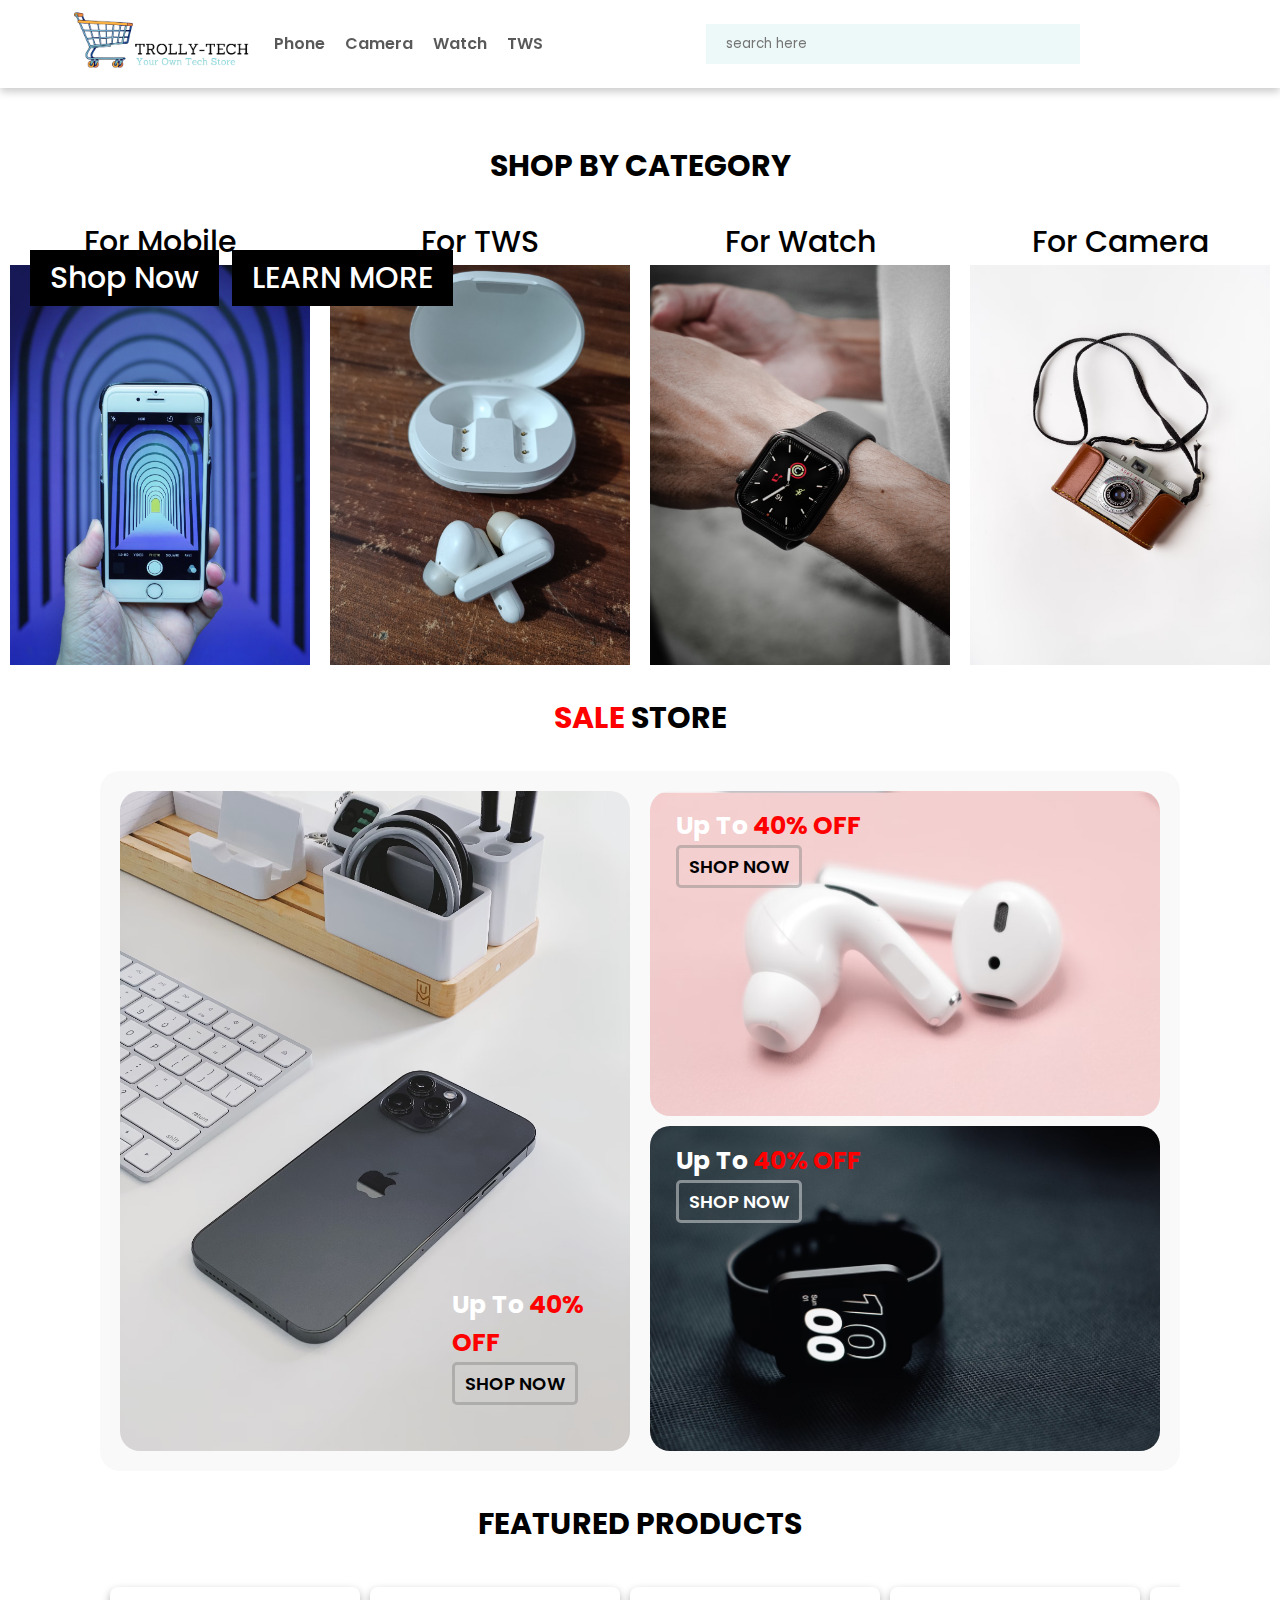
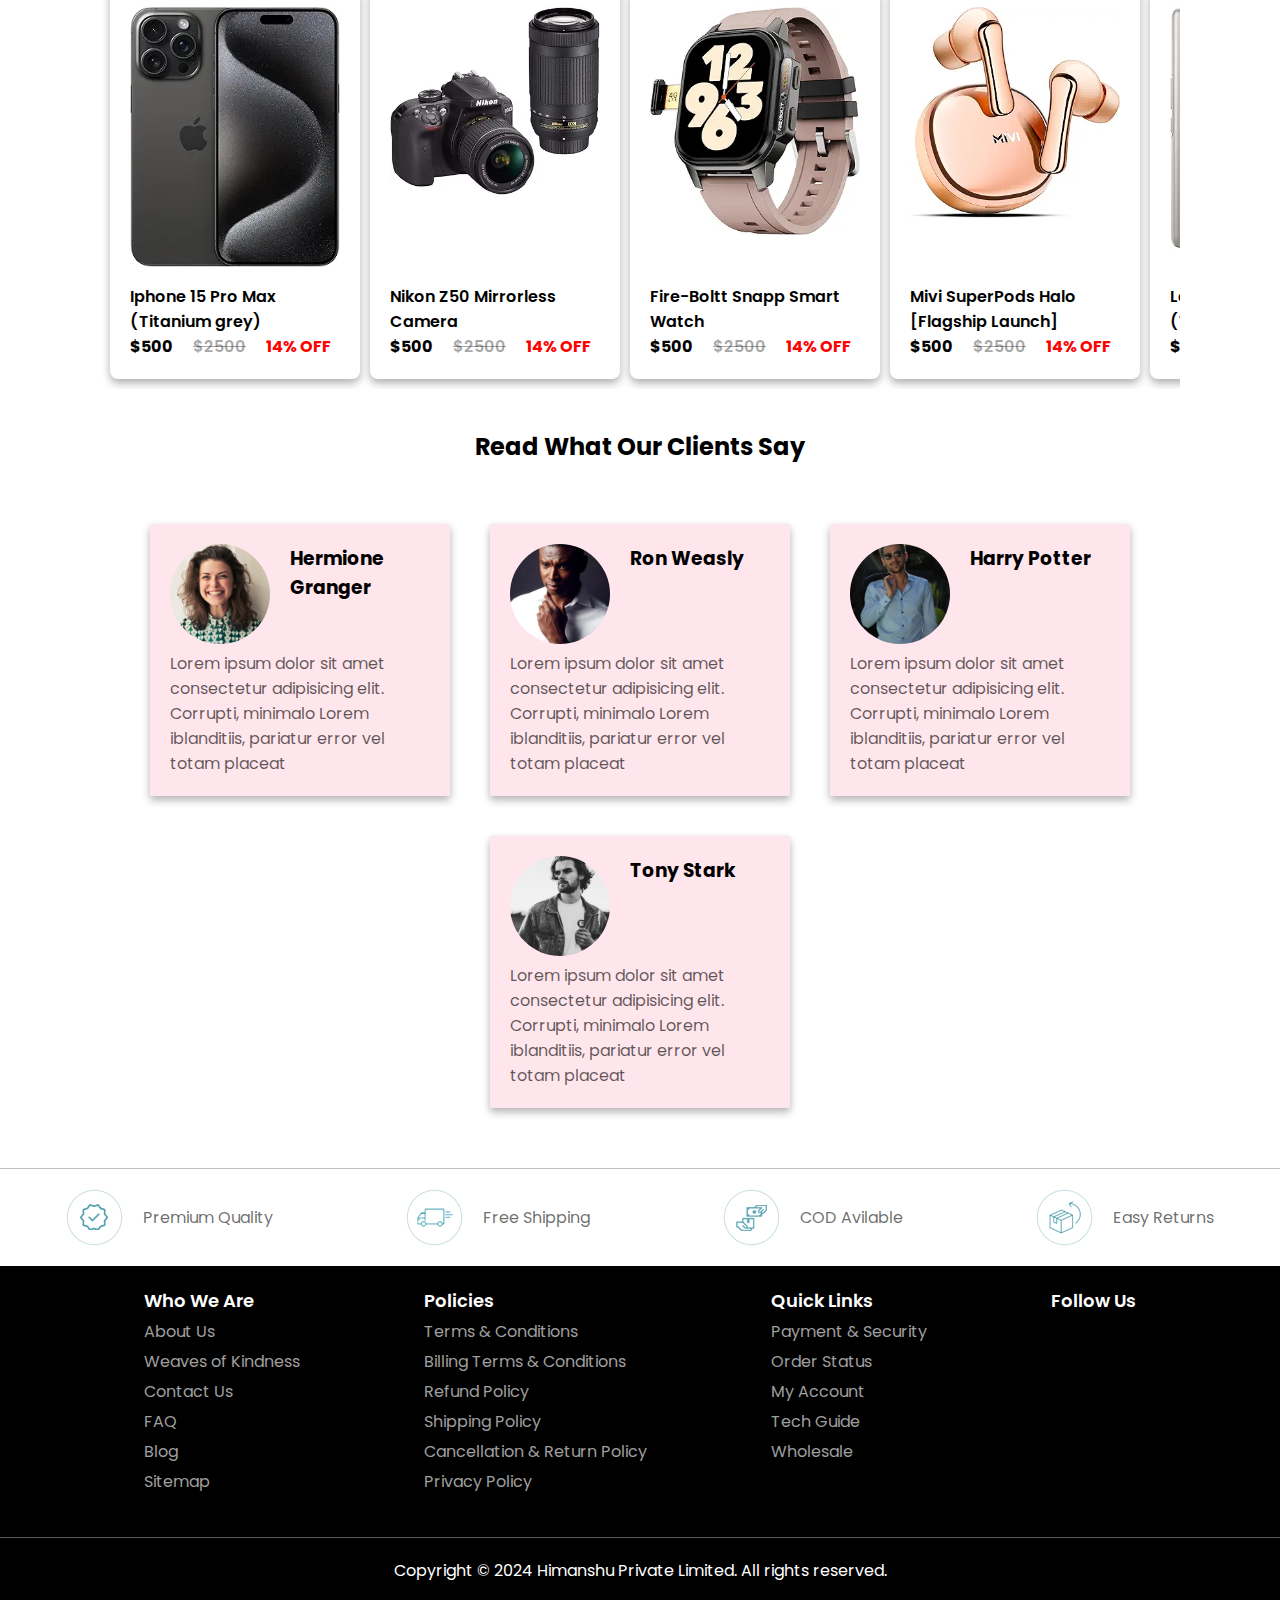
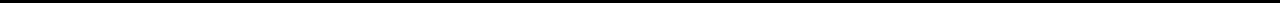
==== commit 9395659c: "added product detail page" ====
--- a/index.html
+++ b/index.html
@@ -96,7 +96,7 @@
                     <h4>For Mobile</h4>
                 </div>
                 <div class="category__banner-img">
-                    <img src="./image/banner1.avif" alt="">
+                    <a href="/listing.html"><img src="./image/banner1.avif" alt=""></a>
                 </div>
             </div>
 
@@ -109,7 +109,7 @@
                     <h4>For TWS</h4>
                 </div>
                 <div class="category__banner-img">
-                    <img src="./image/banner2.avif" alt="">
+                    <a href="/listing.html"><img src="./image/banner2.avif" alt=""></a>
                 </div>
             </div>
 
@@ -122,7 +122,7 @@
                     <h4>For Watch</h4>
                 </div>
                 <div class="category__banner-img">
-                    <img src="./image/banner3.avif" alt="">
+                    <a href="/listing.html"><img src="./image/banner3.avif" alt=""></a>
                 </div>
             </div>
 
@@ -135,7 +135,7 @@
                     <h4>For Camera</h4>
                 </div>
                 <div class="category__banner-img">
-                    <img src="./image/banner4.avif" alt="">
+                    <a href="/listing.html"><img src="./image/banner4.avif" alt=""></a>
                 </div>
             </div>
 
@@ -151,13 +151,14 @@
     <h2 class="sale-product__title"><span>SALE</span> STORE</h2>
 
     <div class="sale-product">
+
         <div class="sale-product__main-container">
 
             <div class="sale-product__container1">
                 <img src="./image/sale-banner1.avif" alt="">
                 <div class="sale-product__container1-overlay">
                     <p>Up To <span>40% OFF</span></p>
-                    <button>SHOP NOW</button>
+                    <button><a href="/listing.html">SHOP NOW</a></button>
                 </div>
             </div>
             <div class="sale-product__container2">
@@ -165,21 +166,21 @@
                     <img src="./image/sale-banner2.avif" alt="">
                     <div class="sale-product__sub-container1-overlay">
                         <p>Up To <span>40% OFF</span></p>
-                        <button>SHOP NOW</button>
+                        <button><a href="/listing.html">SHOP NOW</a></button>
                     </div>
                 </div>
                 <div class="sale-product__sub-container2">
                     <img src="./image/sale-banner3.avif" alt="">
                     <div class="sale-product__sub-container2-overlay">
                         <p>Up To <span>40% OFF</span></p>
-                        <button>SHOP NOW</button>
-                    </div>
-                </div>
-            </div>
-
-        </div>
-    </div>
-
+                        <button><a href="/listing.html">SHOP NOW</a></button>
+                    </div>
+                </div>
+            </div>
+
+        </div>
+    </div>
+    </div>
 
     <!-- SALE PRODUCTS end  -->
 
@@ -201,7 +202,7 @@
                 </div>
                 <div class="feature-product__card-details">
                     <h4 class="feature-product__card-title">
-                        Iphone 15 Pro Max (Titanium grey)
+                        <a href="/productDetail.html">Iphone 15 Pro Max (Titanium grey)</a>
                     </h4>
                     <div class="feature-product__card-price">
                         <p class="feature-product__card-price-selling">$500</p>
@@ -221,7 +222,7 @@
                 </div>
                 <div class="feature-product__card-details">
                     <h4 class="feature-product__card-title">
-                        Nikon Z50 Mirrorless Camera
+                        <a href="/productDetail.html">Nikon Z50 Mirrorless Camera</a>
                     </h4>
                     <div class="feature-product__card-price">
                         <p class="feature-product__card-price-selling">$500</p>
@@ -241,7 +242,7 @@
                 </div>
                 <div class="feature-product__card-details">
                     <h4 class="feature-product__card-title">
-                        Fire-Boltt Snapp Smart Watch
+                        <a href="/productDetail.html">Fire-Boltt Snapp Smart Watch</a>
                     </h4>
                     <div class="feature-product__card-price">
                         <p class="feature-product__card-price-selling">$500</p>
@@ -261,7 +262,7 @@
                 </div>
                 <div class="feature-product__card-details">
                     <h4 class="feature-product__card-title">
-                        Mivi SuperPods Halo [Flagship Launch]
+                        <a href="/productDetail.html">Mivi SuperPods Halo [Flagship Launch]</a>
                     </h4>
                     <div class="feature-product__card-price">
                         <p class="feature-product__card-price-selling">$500</p>
@@ -281,7 +282,7 @@
                 </div>
                 <div class="feature-product__card-details">
                     <h4 class="feature-product__card-title">
-                        Lava Blaze X 5G - (Titanium Grey)
+                        <a href="/productDetail.html">Lava Blaze X 5G - (Titanium Grey)</a>
                     </h4>
                     <div class="feature-product__card-price">
                         <p class="feature-product__card-price-selling">$500</p>
@@ -301,7 +302,7 @@
                 </div>
                 <div class="feature-product__card-details">
                     <h4 class="feature-product__card-title">
-                        Prowatch VN with 2 Year Warranty
+                        <a href="/productDetail.html">Prowatch VN with 2 Year Warranty</a>
                     </h4>
                     <div class="feature-product__card-price">
                         <p class="feature-product__card-price-selling">$500</p>
--- a/css/style.css
+++ b/css/style.css
@@ -188,7 +188,6 @@
   display: flex;
   width: 50%;
   height: 100%;
-  background-color: yellow;
   border-radius: 20px;
 }
 .sale-product__container1 img {
@@ -224,8 +223,14 @@
   background: transparent;
   transition: all 0.3s ease;
 }
+.sale-product__container1-overlay button a {
+  text-decoration: none;
+  color: #000;
+}
 .sale-product__container1-overlay button:hover {
   background-color: #000000;
+}
+.sale-product__container1-overlay button:hover a {
   color: #fff;
   cursor: pointer;
 }
@@ -282,8 +287,14 @@
   background: transparent;
   transition: all 0.3s ease;
 }
+.sale-product__sub-container1-overlay button a {
+  text-decoration: none;
+  color: #000;
+}
 .sale-product__sub-container1-overlay button:hover {
   background-color: #000000;
+}
+.sale-product__sub-container1-overlay button:hover a {
   color: #fff;
   cursor: pointer;
 }
@@ -331,8 +342,11 @@
   border: 3px solid rgba(255, 255, 255, 0.4274509804);
   border-radius: 5px;
   background: transparent;
+  transition: all 0.3s ease;
+}
+.sale-product__sub-container2-overlay button a {
+  text-decoration: none;
   color: #fff;
-  transition: all 0.3s ease;
 }
 .sale-product__sub-container2-overlay button:hover {
   background-color: #000000;
@@ -402,8 +416,10 @@
   width: 100%;
   transition: all 0.5s ease;
 }
-.feature-product__card-title {
-  font-weight: 500;
+.feature-product__card-title a {
+  text-decoration: none;
+  color: #000;
+  font-weight: 600;
 }
 .feature-product__card-price {
   display: flex;
@@ -475,7 +491,7 @@
   flex-wrap: wrap;
   padding: 20px 0px;
   margin-top: 40px;
-  border-top: 1px solid rgba(0, 0, 0, 0.244);
+  border-top: 1px solid rgba(0, 0, 0, 0.2431372549);
 }
 .trust > div {
   display: flex;
@@ -532,6 +548,456 @@
 
 .footer-accordion li:last-child p {
   margin: 5px;
+}
+
+.listing {
+  display: flex;
+}
+
+.filter__table {
+  box-shadow: 0 4px 8px 0 rgba(0, 0, 0, 0.2);
+  display: flex;
+  flex-direction: column;
+  gap: 20px;
+  width: 300px;
+  padding: 20px;
+  background-color: #fff;
+  transition: left 0.5s ease;
+}
+.filter__table--title {
+  display: flex;
+  justify-content: space-between;
+  align-items: center;
+}
+.filter__table--title h4 {
+  font-size: 25px;
+  font-weight: 500;
+}
+.filter__table--title i {
+  display: none;
+  cursor: pointer;
+  font-size: 20px;
+}
+.filter__table--item ul {
+  background-color: rgba(128, 128, 128, 0.1450980392);
+  padding: 10px;
+  line-height: 40px;
+  border-radius: 8px;
+}
+.filter__table--item ul li {
+  list-style: none;
+}
+.filter__table--item ul li label {
+  font-weight: 600;
+  color: rgba(0, 0, 0, 0.7803921569);
+  cursor: pointer;
+}
+.filter__table--item ul li input[type=checkbox] {
+  accent-color: #102439;
+}
+.filter__table--item ul li input[type=radio] {
+  accent-color: #102439;
+}
+.filter__table button {
+  cursor: pointer;
+  padding: 10px 20px;
+  background-color: rgba(0, 0, 0, 0.8980392157);
+  color: #fff;
+  outline: none;
+  border: none;
+}
+.filter__table button:hover {
+  background-color: #000;
+}
+
+.product-listing__container {
+  margin: 10px;
+  flex: 1;
+}
+.product-listing__container-header {
+  display: flex;
+  justify-content: space-between;
+}
+.product-listing__container-header-breadcrumb {
+  padding: 10px;
+}
+.product-listing__container-header-breadcrumb ul {
+  display: flex;
+}
+.product-listing__container-header-breadcrumb ul li {
+  cursor: pointer;
+  color: rgba(0, 0, 0, 0.4549019608);
+  list-style: none;
+  font-size: 15px;
+}
+.product-listing__container-header-breadcrumb ul li + li::before {
+  content: ">";
+  margin: 10px;
+}
+.product-listing__container-header-filter-sort {
+  display: flex;
+  gap: 10px;
+}
+.product-listing__container-header-sort-open li {
+  border: 1px solid rgba(0, 0, 0, 0.3647058824);
+  padding: 10px 15px;
+  list-style: none;
+}
+.product-listing__container-header-sort-open li label {
+  font-size: 15px;
+}
+.product-listing__container-header-sort-open li select {
+  background-color: transparent;
+  outline: none;
+  border: none;
+}
+.product-listing__container-header-filter-open {
+  display: none;
+}
+.product-listing__container-header-filter-open button {
+  outline: none;
+  border: none;
+  background-color: rgba(0, 0, 0, 0.462745098);
+  color: #fff;
+  font-weight: 600;
+  font-size: 15px;
+  padding: 10px 15px;
+  cursor: pointer;
+}
+
+.products__listing {
+  display: flex;
+  flex-direction: column;
+  gap: 50px;
+  margin: 20px;
+}
+.products__listing--title {
+  font-size: 30px;
+  margin: 30px;
+}
+.products__listing--card {
+  display: flex;
+  height: 300px;
+  cursor: pointer;
+}
+.products__listing--card-img {
+  width: 40%;
+  height: 100%;
+}
+.products__listing--card-img img {
+  width: 100%;
+  height: 100%;
+  -o-object-fit: contain;
+     object-fit: contain;
+  aspect-ratio: 1/1;
+}
+.products__listing--card-detail {
+  display: flex;
+  flex-direction: column;
+  gap: 5px;
+  width: 60%;
+}
+.products__listing--card-title {
+  font-size: 16px;
+}
+.products__listing--card-title h4 a {
+  text-decoration: none;
+  color: #000;
+}
+.products__listing--card-rating p {
+  font-size: 12px;
+}
+.products__listing--card-rating p i {
+  font-size: 15px;
+  color: gold;
+}
+.products__listing--card--price {
+  display: flex;
+  gap: 10px;
+}
+.products__listing--card--price-selling {
+  font-weight: 700;
+  font-size: 20px;
+}
+.products__listing--card--price-original {
+  font-size: 20px;
+  text-decoration: line-through;
+  color: rgba(0, 0, 0, 0.4941176471);
+  font-weight: 600;
+}
+.products__listing--card--price-off {
+  font-size: 20px;
+  color: red;
+  font-weight: 700;
+}
+.products__listing--card-limited-deal p {
+  font-size: 12px;
+  font-weight: 600;
+  background-color: red;
+  color: #fff;
+  padding: 5px 8px;
+  width: 130px;
+}
+.products__listing--card-emi p {
+  color: rgba(0, 0, 0, 0.5254901961);
+}
+.products__listing--card-original-delivery p {
+  font-weight: 500;
+  color: rgba(0, 0, 0, 0.7019607843);
+}
+.products__listing--card-original-delivery span {
+  color: #000;
+  font-weight: 600;
+}
+.products__listing--card-paid-delivery p {
+  font-weight: 500;
+  color: rgba(0, 0, 0, 0.7019607843);
+}
+.products__listing--card-paid-delivery span {
+  color: #000;
+  font-weight: 600;
+}
+.products__listing--card-button button {
+  cursor: pointer;
+  outline: none;
+  border: none;
+  border-radius: 40px;
+  padding: 10px 20px;
+  background-color: #f2ff00;
+  color: #000;
+  font-weight: 600;
+}
+
+.breadcrumb {
+  display: flex;
+  margin: 10px;
+}
+.breadcrumb ul {
+  display: flex;
+}
+.breadcrumb ul li {
+  font-size: 12px;
+  color: rgba(0, 0, 0, 0.5921568627);
+  list-style: none;
+}
+.breadcrumb ul li + li::before {
+  content: ">";
+  margin: 10px;
+}
+
+.product-detail {
+  display: flex;
+  width: 100%;
+  padding: 20px;
+}
+.product-detail__display {
+  width: 50%;
+}
+.product-detail__display img {
+  width: 100%;
+  height: 100%;
+}
+.product-detail__description {
+  display: flex;
+  flex-direction: column;
+  gap: 10px;
+  width: 50%;
+}
+.product-detail__description-title h2 {
+  font-size: 20px;
+  font-weight: 500;
+}
+.product-detail__description-rating {
+  border-bottom: 1px solid rgba(183, 186, 252, 0.7176470588);
+}
+.product-detail__description-rating p {
+  color: rgba(0, 0, 0, 0.6352941176);
+}
+.product-detail__description-rating p i {
+  color: gold;
+}
+.product-detail__description-limited-deal p {
+  display: inline-block;
+  font-size: 12px;
+  font-weight: 500;
+  background-color: red;
+  color: #fff;
+  padding: 5px 10px;
+}
+.product-detail__description-price {
+  display: flex;
+  gap: 10px;
+  font-size: 25px;
+}
+.product-detail__description-price .original-price {
+  font-style: italic;
+  text-decoration: line-through;
+  color: rgba(0, 0, 0, 0.631372549);
+}
+.product-detail__description-price .selling-price {
+  font-weight: 600;
+}
+.product-detail__description-price .off-price {
+  color: red;
+  font-weight: 600;
+}
+.product-detail__description-emi {
+  border-bottom: 1px solid rgba(183, 186, 252, 0.7176470588);
+}
+.product-detail__description-emi p {
+  color: rgba(0, 0, 0, 0.6862745098);
+  font-size: 18px;
+}
+.product-detail__description-emi p span {
+  font-weight: 600;
+  color: #000;
+}
+.product-detail__description-color {
+  display: flex;
+  gap: 10px;
+}
+.product-detail__description-color p {
+  font-weight: 600;
+}
+.product-detail__description-color > div {
+  cursor: pointer;
+}
+.product-detail__description-color .blue {
+  width: 25px;
+  height: 25px;
+  border-radius: 50%;
+  background-color: blue;
+  border: 3px solid #000;
+}
+.product-detail__description-color .green {
+  width: 25px;
+  height: 25px;
+  border-radius: 50%;
+  background-color: green;
+  border: 3px solid #000;
+}
+.product-detail__description-color .gray {
+  width: 25px;
+  height: 25px;
+  border-radius: 50%;
+  background-color: gray;
+  border: 3px solid #000;
+}
+.product-detail__description-qty input[type=number] {
+  outline: none;
+  border: none;
+  background-color: rgba(128, 128, 128, 0.2901960784);
+  width: 80px;
+  padding: 10px;
+}
+.product-detail__description-trust-element {
+  display: flex;
+  padding: 10px;
+  border-top: 1px solid rgba(183, 186, 252, 0.7176470588);
+  border-bottom: 1px solid rgba(183, 186, 252, 0.7176470588);
+}
+.product-detail__description-trust-element .element {
+  display: flex;
+  flex: 1;
+  align-items: center;
+}
+.product-detail__description-trust-element .element p {
+  color: #4c4cef;
+  font-size: 12px;
+  font-weight: 600;
+}
+.product-detail__description-trust-element .element img {
+  width: 42px;
+}
+.product-detail__description-cta {
+  display: flex;
+  gap: 20px;
+}
+.product-detail__description-cta button {
+  padding: 15px 25px;
+  font-size: 15px;
+  outline: none;
+  border: none;
+  font-weight: 500;
+  border-radius: 50px;
+  background-color: transparent;
+  cursor: pointer;
+}
+.product-detail__description-cta .add-to-cart {
+  background-color: yellow;
+  color: rgba(0, 0, 0, 0.7176470588);
+  transition: all 0.3s ease;
+}
+.product-detail__description-cta .add-to-cart:hover {
+  background-color: orange;
+}
+.product-detail__description-cta .buy-now {
+  color: rgba(0, 0, 0, 0.7176470588);
+  background-color: orange;
+  transition: all 0.3s ease;
+}
+.product-detail__description-cta .buy-now:hover {
+  background-color: #ff3700;
+}
+
+.detailed-description {
+  margin: 20px;
+  display: flex;
+}
+.detailed-description__about-item {
+  width: 50%;
+}
+.detailed-description__about-item--title h4 {
+  font-size: 20px;
+  font-weight: 600;
+}
+.detailed-description__about-item--content {
+  padding: 25px;
+}
+.detailed-description__item-review {
+  width: 50%;
+}
+.detailed-description__item-review--title h4 {
+  font-size: 20px;
+  font-weight: 600;
+}
+.detailed-description__item-review--cards {
+  display: flex;
+  flex-wrap: wrap;
+  gap: 10px;
+  padding: 20px;
+}
+.detailed-description__item-review--card {
+  display: flex;
+  flex-direction: column;
+  width: 100%;
+  flex-shrink: 0;
+}
+.detailed-description__item-review--card-name {
+  font-size: 15px;
+}
+.detailed-description__item-review--card-name p {
+  font-weight: 600;
+}
+.detailed-description__item-review--card-name p i {
+  padding-right: 5px;
+}
+.detailed-description__item-review--card-rating p i {
+  color: gold;
+}
+.detailed-description__item-review--card-content p {
+  color: rgba(0, 0, 0, 0.5490196078);
+}
+.detailed-description__item-review--card-like-dislike {
+  margin-top: 5px;
+}
+.detailed-description__item-review--card-like-dislike p {
+  display: flex;
+  gap: 20px;
+}
+.detailed-description__item-review--card-like-dislike p i {
+  font-size: 18px;
+  cursor: pointer;
 }
 
 @media (max-width: 1024px) {
@@ -638,6 +1104,47 @@
     display: flex;
     font-size: 18px;
   }
+  .filter {
+    display: none;
+    position: fixed;
+    width: 100%;
+    height: 100%;
+    background-color: rgba(255, 0, 0, 0.105);
+    top: 0;
+    left: 0;
+    z-index: 4;
+  }
+  .filter__table {
+    overflow-y: scroll;
+    position: fixed;
+    top: 0;
+    left: -30%;
+    height: 100vh;
+  }
+  .filter__table--title i {
+    display: block;
+  }
+  .product-listing__container-header-filter-open {
+    display: block;
+  }
+  .product-detail {
+    flex-direction: column;
+  }
+  .product-detail__display {
+    width: 100%;
+  }
+  .product-detail__description {
+    width: 100%;
+  }
+  .detailed-description {
+    flex-direction: column;
+  }
+  .detailed-description__about-item {
+    width: 100%;
+  }
+  .detailed-description__item-review {
+    width: 100%;
+  }
 }
 @media (max-width: 480px) {
   .hero__content {
@@ -690,4 +1197,80 @@
     font-size: 12px;
     margin-left: 5px;
   }
+  .product-listing__container-header {
+    flex-direction: column;
+  }
+  .product-listing__container-header-sort-open {
+    border: none;
+    outline: none;
+  }
+  .product-listing__container-header-sort-open li {
+    padding: 5px 10px;
+    list-style: none;
+  }
+  .product-listing__container-header-sort-open li label {
+    font-size: 10px;
+  }
+  .product-listing__container-header-filter-open button {
+    font-weight: 600;
+    font-size: 10px;
+    padding: 10px 15px;
+  }
+  .products__listing {
+    gap: 50px;
+  }
+  .products__listing--title {
+    font-size: 20px;
+    margin: 20px;
+  }
+  .products__listing--card {
+    display: flex;
+    height: 200px;
+    gap: 15px;
+  }
+  .products__listing--card-img {
+    width: 40%;
+    height: 100%;
+  }
+  .products__listing--card-img img {
+    width: 100%;
+    height: 100%;
+    -o-object-fit: contain;
+       object-fit: contain;
+    aspect-ratio: 1/1;
+  }
+  .products__listing--card-title {
+    font-size: 12px;
+  }
+  .products__listing--card-rating p {
+    font-size: 10px;
+  }
+  .products__listing--card-rating p i {
+    font-size: 10px;
+  }
+  .products__listing--card--price-selling {
+    font-size: 12px;
+  }
+  .products__listing--card--price-original {
+    font-size: 12px;
+  }
+  .products__listing--card--price-off {
+    font-size: 12px;
+  }
+  .products__listing--card-limited-deal p {
+    font-size: 10px;
+    width: 110px;
+  }
+  .products__listing--card-emi p {
+    font-size: 10px;
+  }
+  .products__listing--card-original-delivery p {
+    font-size: 10px;
+  }
+  .products__listing--card-paid-delivery p {
+    font-size: 10px;
+  }
+  .products__listing--card-button button {
+    font-size: 10px;
+  }
 }/*# sourceMappingURL=style.css.map */